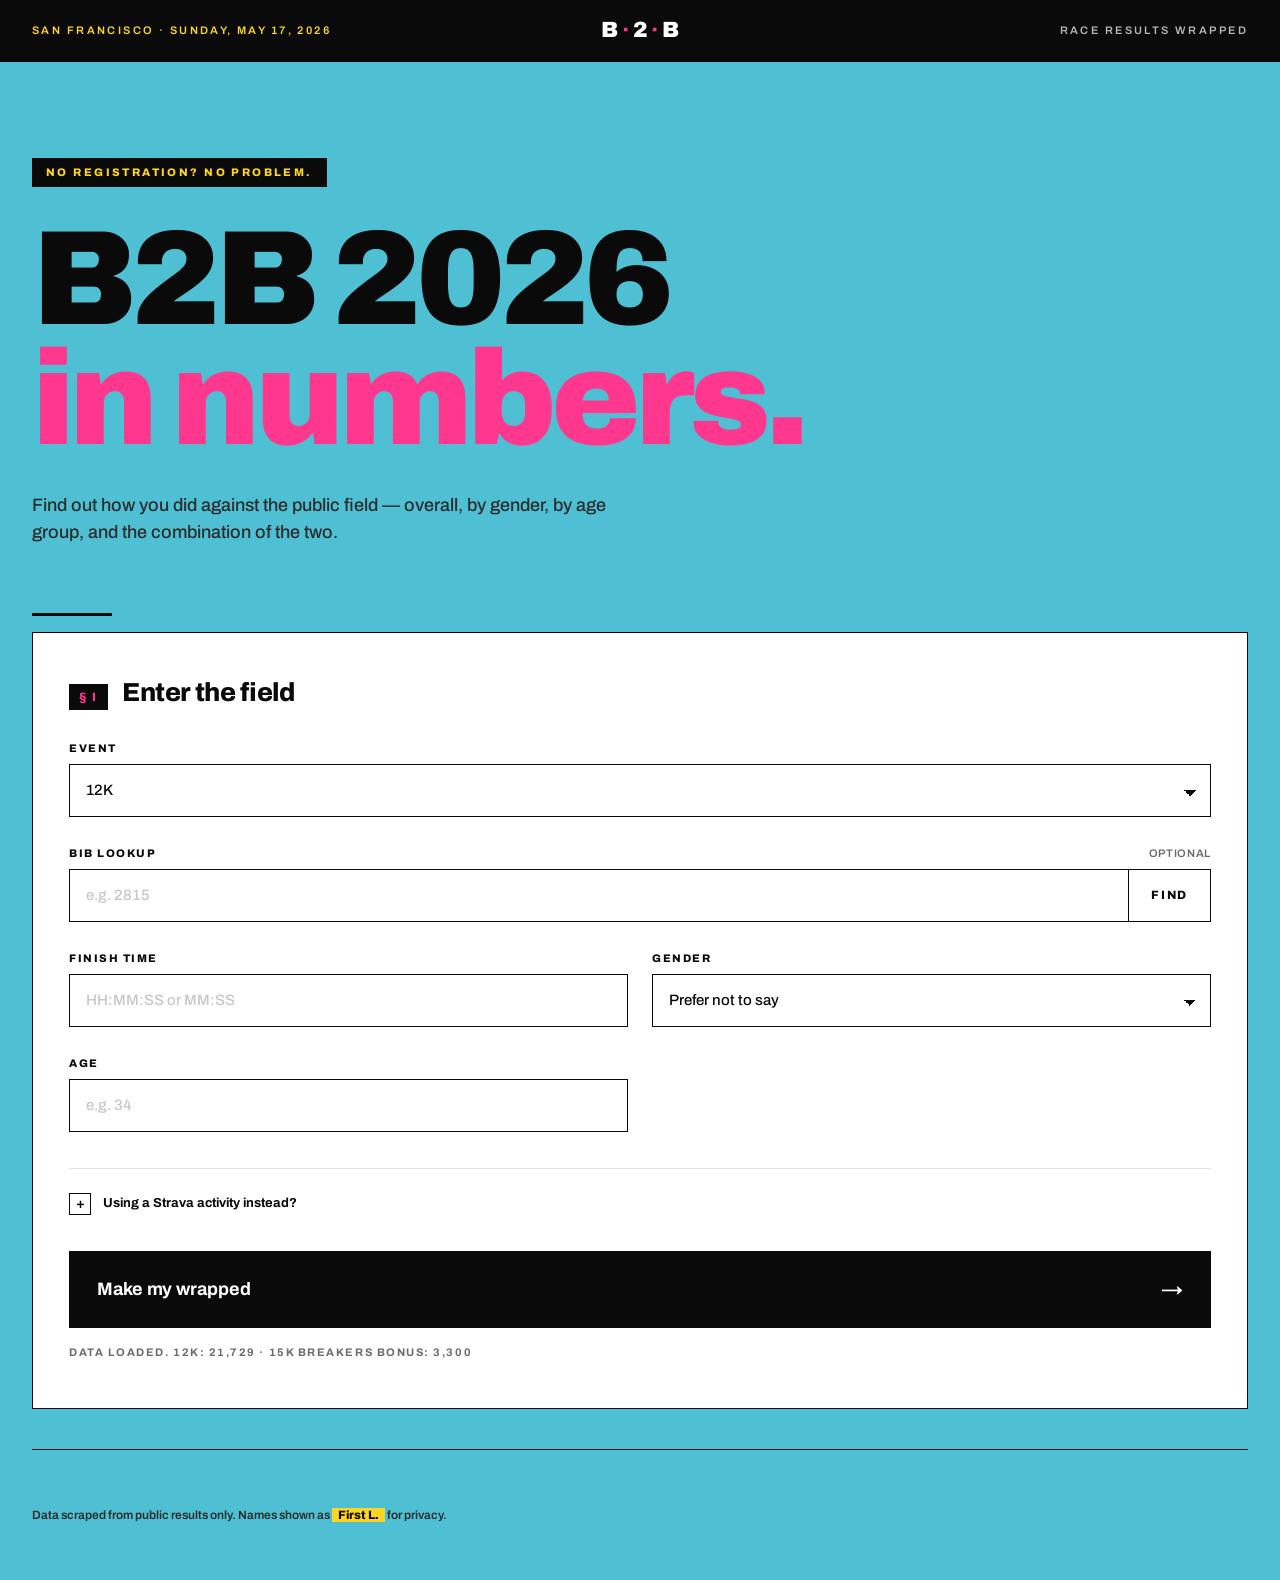
==== site/index.html @ 3145cb08 "Publish static site structure Co-authored-by: Cursor <cursoragent@cursor.com>" ====
<!doctype html>
<html lang="en">
<head>
  <meta charset="utf-8" />
  <meta name="viewport" content="width=device-width, initial-scale=1" />
  <title>Bay to Breakers 2026 Wrapped </title>
  <link rel="preconnect" href="https://fonts.googleapis.com" />
  <link rel="preconnect" href="https://fonts.gstatic.com" crossorigin />
  <link rel="stylesheet" href="https://fonts.googleapis.com/css2?family=Archivo:wght@400;500;600;700;800;900&display=swap" />
  <link rel="stylesheet" href="styles.css" />
</head>
<body>
  <div class="grain" aria-hidden="true"></div>

  <header class="masthead">
    <div class="masthead-inner">
      <p class="dateline">San Francisco · Sunday, May 17, 2026 </p>
      <p class="masthead-mark">B<span>·</span>2<span>·</span>B</p>
      <p class="dateline align-right">Race results wrapped</p>
    </div>
    <div class="lane-rule" aria-hidden="true"></div>
  </header>

  <main class="paper">

    <section class="hero">
      <p class="kicker">No registration? No problem.</p>
      <h1 class="display">
        B2B 2026<br/>
        <em>in numbers.</em>
      </h1>
      <p class="lede">
        Find out how you did against the public field — overall,
        by gender, by age group, and the combination of the two.
      </p>
    </section>

    <div class="lane-rule short" aria-hidden="true"></div>

    <section class="form-bay" aria-labelledby="form-heading">
      <h2 id="form-heading" class="section-heading">
        <span class="section-num">§ I</span>
        <span class="section-name">Enter the field</span>
      </h2>

      <div class="fields">

        <div class="field span-2">
          <label for="event">
            <span class="field-tag">Event</span>
            <select id="event">
              <option value="12K">12K</option>
              <option value="15K Breakers Bonus">15K Breakers Bonus</option>
            </select>
          </label>
        </div>

        <div class="field span-2">
          <label for="bib">
            <span class="field-tag">Bib lookup <em>optional</em></span>
            <div class="inline">
              <input id="bib" inputmode="numeric" placeholder="e.g. 2815" autocomplete="off" />
              <button id="lookup" type="button" class="ghost">Find</button>
            </div>
          </label>
        </div>

        <div class="field">
          <label for="time">
            <span class="field-tag">Finish time</span>
            <input id="time" placeholder="HH:MM:SS or MM:SS" autocomplete="off" />
          </label>
        </div>

        <div class="field">
          <label for="gender">
            <span class="field-tag">Gender</span>
            <select id="gender">
              <option value="">Prefer not to say</option>
              <option value="M">M</option>
              <option value="F">F</option>
              <option value="N">NB</option>
            </select>
          </label>
        </div>

        <div class="field">
          <label for="age">
            <span class="field-tag">Age</span>
            <input id="age" inputmode="numeric" placeholder="e.g. 34" autocomplete="off" />
          </label>
        </div>

        <details class="strava">
          <summary>
            <span class="summary-marker">+</span>
            Using a Strava activity instead?
          </summary>
          <div class="strava-grid">
            <div class="field">
              <label for="stravaTime">
                <span class="field-tag">Strava time</span>
                <input id="stravaTime" placeholder="HH:MM:SS or MM:SS" autocomplete="off" />
              </label>
            </div>
            <div class="field">
              <label for="stravaDistance">
                <span class="field-tag">Strava distance (mi)</span>
                <input id="stravaDistance" inputmode="decimal" placeholder="e.g. 7.52" autocomplete="off" />
              </label>
            </div>
          </div>
          <p class="micro">
            When Strava distance is filled in, your time is pace-normalized to the
            official event distance. Chip time is still the cleanest comparison.
          </p>
        </details>

      </div>

      <button id="compare" class="primary" type="button">
        <span class="primary-label">Make my wrapped</span>
        <span class="primary-arrow" aria-hidden="true">→</span>
      </button>

      <p id="dataStatus" class="status">Loading the public field…</p>
    </section>

    <section id="results" class="results" hidden>

      <div class="lane-rule" aria-hidden="true"></div>

      <header class="results-head">
        <p class="kicker">Wrapped scorecard</p>
        <h2 id="runnerTitle" class="display medium">Your Bay to Breakers story</h2>
        <p id="runnerSubtitle" class="lede small"></p>
      </header>

      <div id="cards" class="cards"></div>

      <section class="field-graphic-section" aria-labelledby="field-heading">
        <h3 id="field-heading" class="section-heading minor">
          <span class="section-num">§ II</span>
          <span class="section-name">You vs. the field</span>
        </h3>
        <div id="fieldGraphic" class="field-graphic"></div>
        <p id="fieldGraphicCaption" class="field-graphic-caption"></p>
      </section>

      <section class="nearest" aria-labelledby="nearest-heading">
        <h3 id="nearest-heading" class="section-heading minor">
          <span class="section-num">§ III</span>
          <span class="section-name">Finish-line neighbors</span>
        </h3>
        <div id="nearest"></div>
      </section>

    </section>

    <div class="lane-rule" aria-hidden="true"></div>

    <footer class="colophon">
      <p class="colophon-mark">— 30 —</p>
      <p class="micro">
        Data scraped from public results only. Names shown as <em>First L.</em> for privacy.
      </p>
    </footer>

  </main>

  <template id="cardTemplate">
    <article class="stat-card">
      <header class="stat-head">
        <p class="stat-kicker"></p>
      </header>
      <p class="stat-value"></p>
      <p class="stat-copy"></p>
    </article>
  </template>

  <script src="app.js?v=2"></script>
</body>
</html>
---- site/styles.css ----
/* =========================================================================
   Bay to Breakers 2026 — Wrapped
   Technicolor sport graphic. Teal ground, ink hairlines, sticker accents.
   ========================================================================= */

:root {
  --teal:       #4FC0D4;
  --teal-dark:  #2EA8BD;
  --paper:      #FFFFFF;
  --ink:        #0A0A0A;
  --ink-soft:   #2B2B2B;
  --gray-100:   #F2F2F2;
  --gray-300:   #C7C7C7;
  --gray-500:   #6B6B6B;

  --pink:       #FF388F;
  --pink-2:     #E61F73;
  --yellow:     #FFD61F;
  --orange:     #FF6A1A;
  --green:      #6BD473;

  --sans: "Archivo", -apple-system, BlinkMacSystemFont, "Helvetica Neue",
           Helvetica, Arial, sans-serif;

  --hair:      1.5px solid var(--ink);
  --hair-thin: 1px solid var(--ink);
  --hair-soft: 1px solid rgba(10, 10, 10, 0.12);
  --grid: 32px;
}

/* --- reset ------------------------------------------------------------- */

*, *::before, *::after { box-sizing: border-box; }
html { -webkit-text-size-adjust: 100%; background: var(--teal); }
body {
  margin: 0;
  background: var(--teal);
  color: var(--ink);
  font-family: var(--sans);
  font-size: 15px;
  line-height: 1.5;
  font-feature-settings: "kern", "liga";
  -webkit-font-smoothing: antialiased;
  text-rendering: optimizeLegibility;
}
button { background: none; border: 0; padding: 0; cursor: pointer; color: inherit; font: inherit; }
input, select { font: inherit; color: inherit; }
[hidden] { display: none !important; }

/* leftover decorative grain from old design — kill it on this palette */
.grain { display: none; }

/* tabular figures for numerics */
.display,
input,
.stat-value,
.nearest table,
.masthead {
  font-feature-settings: "tnum", "lnum", "kern";
  font-variant-numeric: tabular-nums lining-nums;
}

/* --- masthead (top black bar) ----------------------------------------- */

.masthead {
  background: var(--ink);
  color: var(--paper);
  border-bottom: var(--hair);
}
.masthead-inner {
  max-width: 1280px;
  margin: 0 auto;
  padding: 14px var(--grid);
  display: grid;
  grid-template-columns: 1fr auto 1fr;
  align-items: center;
  gap: 24px;
}
.dateline {
  margin: 0;
  font-size: 11px;
  letter-spacing: 0.22em;
  text-transform: uppercase;
  font-weight: 600;
  color: var(--yellow);
}
.dateline.align-right { text-align: right; color: rgba(255,255,255,0.7); }
.masthead-link {
  color: var(--yellow);
  text-decoration: none;
  border-bottom: 1px solid transparent;
  transition: border-color 120ms ease, color 120ms ease;
}
.masthead-link:hover { color: var(--pink); border-bottom-color: var(--pink); }
.masthead-mark {
  margin: 0;
  font-weight: 900;
  font-size: 22px;
  letter-spacing: 0;
  color: var(--paper);
}
.masthead-mark span {
  color: var(--pink);
  padding: 0 0.18em;
  font-weight: 800;
}
/* dashed sub-rule under masthead in old design — neutralize */
.masthead .lane-rule { display: none; }

/* --- main shell ------------------------------------------------------- */

.paper {
  position: relative;
  z-index: 2;
  max-width: 1280px;
  margin: 0 auto;
  padding: 0 var(--grid);
}

/* --- rules ------------------------------------------------------------ */

.lane-rule {
  height: 0;
  border-top: var(--hair);
  margin: 32px 0;
}
.lane-rule.short {
  width: 80px;
  margin: 4px 0 8px;
  border-top: 3px solid var(--ink);
}

/* --- hero ------------------------------------------------------------- */

.hero {
  padding: 96px 0 64px;
  max-width: 1100px;
  display: grid;
  gap: 32px;
}

.kicker {
  display: inline-flex;
  align-items: center;
  margin: 0;
  padding: 6px 14px;
  width: fit-content;
  background: var(--ink);
  color: var(--yellow);
  font-size: 11px;
  font-weight: 800;
  letter-spacing: 0.22em;
  text-transform: uppercase;
}

h1.display, .display {
  margin: 0;
  font-weight: 900;
  font-size: clamp(54px, 10.5vw, 156px);
  line-height: 0.9;
  letter-spacing: -0.045em;
  color: var(--ink);
  max-width: none;
}
.display em {
  font-style: normal;
  color: var(--pink);
}
.display.medium {
  font-size: clamp(26px, 4vw, 44px);
  font-weight: 800;
  letter-spacing: -0.025em;
  line-height: 1.02;
}

.lede {
  margin: 0;
  max-width: 36rem;
  font-size: 18px;
  line-height: 1.45;
  color: var(--ink-soft);
  font-weight: 500;
}
.lede.small {
  font-size: 13px;
  font-weight: 700;
  letter-spacing: 0.16em;
  text-transform: uppercase;
  color: var(--ink-soft);
}

/* --- section heading -------------------------------------------------- */

.section-heading {
  display: flex;
  align-items: baseline;
  gap: 14px;
  margin: 0 0 28px;
  padding: 0;
  font-size: 26px;
  font-weight: 800;
  letter-spacing: -0.015em;
  color: var(--ink);
  border: 0;
}
.section-heading.minor { font-size: 20px; margin-top: 16px; }
.section-num {
  display: inline-block;
  padding: 4px 10px;
  background: var(--ink);
  color: var(--pink);
  font-size: 12px;
  font-weight: 800;
  letter-spacing: 0.14em;
  font-family: var(--sans);
  flex-shrink: 0;
}
.section-name {
  font-style: normal;
  font-weight: 800;
}

/* --- form bay (white panel) ------------------------------------------ */

.form-bay {
  margin: 16px 0 40px;
  padding: 40px 36px 48px;
  background: var(--paper);
  border: var(--hair);
}

.fields {
  display: grid;
  grid-template-columns: repeat(2, minmax(0, 1fr));
  gap: 28px 24px;
}
.field { display: block; }
.field.span-2 { grid-column: span 2; }

.field label { display: grid; gap: 8px; cursor: pointer; }

.field-tag {
  display: flex;
  align-items: baseline;
  justify-content: space-between;
  font-size: 11px;
  font-weight: 800;
  letter-spacing: 0.14em;
  text-transform: uppercase;
  color: var(--ink);
}
.field-tag em {
  font-style: normal;
  font-weight: 600;
  letter-spacing: 0.06em;
  color: var(--gray-500);
  text-transform: uppercase;
}

input, select {
  width: 100%;
  background: var(--paper);
  border: var(--hair-thin);
  border-radius: 0;
  padding: 14px 16px;
  font-size: 15px;
  font-weight: 500;
  color: var(--ink);
  transition: border-color 120ms ease, background-color 120ms ease, box-shadow 120ms ease;
}
input::placeholder { color: var(--gray-300); }
input:hover, select:hover { background: var(--gray-100); }
input:focus, select:focus {
  outline: none;
  border-color: var(--ink);
  box-shadow: 0 0 0 2px var(--pink);
  background: var(--paper);
}

select {
  appearance: none;
  -webkit-appearance: none;
  padding-right: 40px;
  background-image:
    linear-gradient(45deg, transparent 50%, var(--ink) 50%),
    linear-gradient(135deg, var(--ink) 50%, transparent 50%);
  background-position: calc(100% - 20px) 55%, calc(100% - 14px) 55%;
  background-size: 6px 6px, 6px 6px;
  background-repeat: no-repeat;
}

.inline { display: flex; gap: 0; }
.inline input { flex: 1; min-width: 0; border-right: 0; }

.ghost {
  padding: 0 22px;
  font-size: 12px;
  font-weight: 800;
  letter-spacing: 0.14em;
  text-transform: uppercase;
  background: var(--paper);
  border: var(--hair-thin);
  color: var(--ink);
  transition: background 120ms ease, color 120ms ease, border-color 120ms ease;
  white-space: nowrap;
}
.ghost:hover { background: var(--pink); color: var(--paper); border-color: var(--pink); }

/* Strava foldout */
.strava {
  grid-column: 1 / -1;
  margin-top: 8px;
  padding-top: 24px;
  border-top: var(--hair-soft);
}
.strava summary {
  display: flex;
  align-items: center;
  gap: 12px;
  cursor: pointer;
  list-style: none;
  font-size: 13px;
  font-weight: 700;
  color: var(--ink);
}
.strava summary::-webkit-details-marker { display: none; }
.summary-marker {
  display: inline-flex;
  align-items: center;
  justify-content: center;
  width: 22px;
  height: 22px;
  border: var(--hair-thin);
  font-size: 14px;
  font-weight: 700;
  line-height: 1;
  transition: background 160ms ease, color 160ms ease, transform 200ms ease;
}
.strava[open] .summary-marker {
  background: var(--ink);
  color: var(--yellow);
  transform: rotate(45deg);
}
.strava-grid {
  margin-top: 20px;
  display: grid;
  grid-template-columns: repeat(2, minmax(0, 1fr));
  gap: 24px;
}
.micro {
  margin: 16px 0 0;
  font-size: 12px;
  color: var(--gray-500);
  font-weight: 500;
}
.details-grid { margin-top: 14px; }

/* --- primary CTA ----------------------------------------------------- */

.primary {
  width: 100%;
  margin-top: 36px;
  padding: 22px 28px;
  background: var(--ink);
  color: var(--paper);
  display: flex;
  align-items: center;
  justify-content: space-between;
  gap: 24px;
  font-size: 18px;
  font-weight: 700;
  letter-spacing: -0.005em;
  border: 0;
  border-radius: 0;
  transition: background 140ms ease;
}
.primary-label { font-weight: 700; }
.primary:hover { background: var(--pink); }
.primary:hover .primary-arrow { transform: translateX(8px); }
.primary:focus-visible {
  outline: 2px solid var(--pink);
  outline-offset: 3px;
}
.primary-arrow { font-size: 22px; font-weight: 500; transition: transform 200ms ease; }

.status {
  margin: 16px 0 0;
  font-size: 11px;
  font-weight: 700;
  letter-spacing: 0.14em;
  text-transform: uppercase;
  color: var(--gray-500);
}

/* --- results --------------------------------------------------------- */

.results { display: grid; gap: 0; }
.results > .lane-rule { margin: 8px 0 24px; }

.results-head {
  display: grid;
  gap: 12px;
  max-width: 60rem;
  padding-bottom: 28px;
  background: transparent;
  border: 0;
  padding-top: 0;
}
.results-head .kicker { margin-bottom: 4px; }

/* --- stat cards ------------------------------------------------------ */

.cards {
  display: grid;
  grid-template-columns: repeat(3, minmax(0, 1fr));
  gap: 16px;
  margin-bottom: 32px;
}

.stat-card {
  padding: 28px 24px 32px;
  background: var(--paper);
  border: var(--hair);
  display: grid;
  grid-template-rows: auto 1fr auto;
  min-height: 220px;
  position: relative;
  transition: transform 160ms ease, box-shadow 160ms ease;
}
.stat-card:hover {
  transform: translate(-2px, -2px);
  box-shadow: 4px 4px 0 var(--ink);
}

.stat-head { margin: 0; padding: 0; border: 0; background: transparent; }

.stat-kicker {
  margin: 0 0 24px;
  font-size: 11px;
  font-weight: 800;
  letter-spacing: 0.16em;
  text-transform: uppercase;
  color: var(--ink);
}

.stat-value {
  margin: 0;
  font-size: clamp(40px, 6.5vw, 76px);
  font-weight: 900;
  line-height: 0.94;
  letter-spacing: -0.04em;
  color: var(--ink);
  word-break: break-word;
}

.stat-copy {
  margin: 24px 0 0;
  font-size: 13px;
  font-weight: 500;
  line-height: 1.45;
  color: var(--ink-soft);
  max-width: 24em;
}

/* rotating accents across the card grid */
.cards .stat-card:nth-child(1) .stat-value { color: var(--pink); }
.cards .stat-card:nth-child(2) .stat-value { color: var(--orange); }
.cards .stat-card:nth-child(3) .stat-value { color: var(--teal-dark); }
.cards .stat-card:nth-child(4) .stat-value { color: var(--ink); }
.cards .stat-card:nth-child(5) .stat-value { color: var(--pink); }
.cards .stat-card:nth-child(6) .stat-value { color: var(--orange); }

/* --- field graphic --------------------------------------------------- */

.field-graphic-section {
  margin: 8px 0 32px;
  display: grid;
  gap: 0;
}
.field-graphic-section .section-heading {
  margin: 0 0 16px;
}

.field-graphic {
  position: relative;
  background: var(--paper);
  border: var(--hair);
  padding: 20px 24px 16px;
  overflow: hidden;
}

/* tiny sticker decorations in the corners */
.field-graphic::before,
.field-graphic::after {
  content: "";
  position: absolute;
  pointer-events: none;
  z-index: 0;
}
.field-graphic::before {
  top: 16px;
  left: 20px;
  width: 10px;
  height: 10px;
  background: var(--yellow);
  border: 1.4px solid var(--ink);
  transform: rotate(20deg);
}
.field-graphic::after {
  top: 24px;
  right: 28px;
  width: 0;
  height: 0;
  border-left: 7px solid transparent;
  border-right: 7px solid transparent;
  border-bottom: 12px solid var(--green);
  filter: drop-shadow(0.6px 0 0 var(--ink)) drop-shadow(-0.6px 0 0 var(--ink)) drop-shadow(0 0.6px 0 var(--ink)) drop-shadow(0 -0.6px 0 var(--ink));
  transform: rotate(-10deg);
}

.field-graphic-svg {
  display: block;
  width: 100%;
  height: auto;
  position: relative;
  z-index: 1;
}
.field-graphic-svg text { font-family: var(--sans); }
.field-graphic-svg .bar { transition: opacity 140ms ease; }

.field-graphic-caption {
  margin: 14px 0 0;
  display: flex;
  flex-wrap: wrap;
  gap: 8px 18px;
  font-size: 13px;
  font-weight: 500;
  color: var(--ink-soft);
  line-height: 1.45;
}
.field-graphic-caption strong {
  font-weight: 800;
  color: var(--ink);
  font-variant-numeric: tabular-nums lining-nums;
}
.field-graphic-caption .pct {
  display: inline-flex;
  align-items: center;
  background: var(--pink);
  color: var(--paper);
  padding: 2px 10px;
  font-weight: 800;
  letter-spacing: 0.06em;
  font-variant-numeric: tabular-nums lining-nums;
}

@media (max-width: 640px) {
  .field-graphic { padding: 16px 12px 12px; }
  .field-graphic::before { top: 12px; left: 14px; }
  .field-graphic::after { top: 18px; right: 18px; }
  .field-graphic-caption { font-size: 12px; gap: 6px 14px; }
}

/* --- nearest --------------------------------------------------------- */

.nearest {
  background: var(--paper);
  border: var(--hair);
  padding: 4px;
  margin-top: 16px;
}
.nearest .section-heading {
  margin: 12px 16px 0;
  padding: 0;
  border: 0;
}
.nearest table {
  width: 100%;
  border-collapse: collapse;
  margin: 16px 0 0;
}
.nearest thead th {
  text-align: left;
  padding: 16px 18px;
  background: var(--ink);
  color: var(--yellow);
  font-size: 10px;
  font-weight: 800;
  letter-spacing: 0.18em;
  text-transform: uppercase;
}
.nearest tbody td {
  padding: 14px 18px;
  border-bottom: var(--hair-soft);
  font-size: 14px;
  font-weight: 500;
  color: var(--ink);
}
.nearest tbody tr:last-child td { border-bottom: 0; }
.nearest tbody td:first-child { font-weight: 700; }
.nearest tbody td:nth-child(2),
.nearest tbody td:nth-child(3),
.nearest tbody td:nth-child(4) {
  color: var(--gray-500);
  font-variant-numeric: tabular-nums;
  font-weight: 600;
}
.nearest tbody tr:hover td { background: var(--gray-100); }

/* --- colophon -------------------------------------------------------- */

.colophon {
  padding: 24px 0 56px;
  text-align: left;
}
.colophon-mark {
  display: none; /* newspaper sign-off doesn't fit the technicolor look */
}
.colophon .micro {
  margin: 0;
  font-size: 12px;
  font-weight: 600;
  color: var(--ink-soft);
}
.colophon em {
  font-style: normal;
  font-weight: 800;
  color: var(--ink);
  background: var(--yellow);
  padding: 0 6px;
}

/* --- responsive ------------------------------------------------------ */

@media (max-width: 960px) {
  :root { --grid: 24px; }
  .hero { padding: 64px 0 48px; gap: 24px; }
  .form-bay { padding: 32px 24px 36px; }
  .cards { grid-template-columns: repeat(2, minmax(0, 1fr)); }
  .strava-grid { grid-template-columns: repeat(2, minmax(0, 1fr)); }
}

@media (max-width: 640px) {
  :root { --grid: 18px; }
  body { font-size: 14px; }
  .masthead-inner {
    grid-template-columns: 1fr;
    gap: 8px;
    text-align: center;
    padding: 12px 18px;
  }
  .dateline.align-right { text-align: center; }
  .masthead-mark { font-size: 20px; }
  .hero { padding: 48px 0 36px; }
  .form-bay { padding: 24px 18px 28px; }
  .fields { grid-template-columns: 1fr; gap: 20px; }
  .field.span-2 { grid-column: span 1; }
  .strava-grid { grid-template-columns: 1fr; }
  .cards { grid-template-columns: 1fr; gap: 12px; }
  .stat-card { min-height: 0; padding: 24px 20px 28px; }
  .stat-kicker { margin-bottom: 16px; }
  .stat-value { font-size: 56px; }
  .stat-copy { margin-top: 16px; }
  .stat-card:hover { transform: none; box-shadow: none; }
  .section-heading { font-size: 22px; }
  .primary { padding: 18px 22px; font-size: 16px; }
  .nearest thead th, .nearest tbody td { padding: 12px 14px; }
  .nearest table { font-size: 13px; }
  .inline { flex-direction: column; }
  .inline input { border-right: var(--hair-thin); }
  .ghost { padding: 12px 22px; }
}
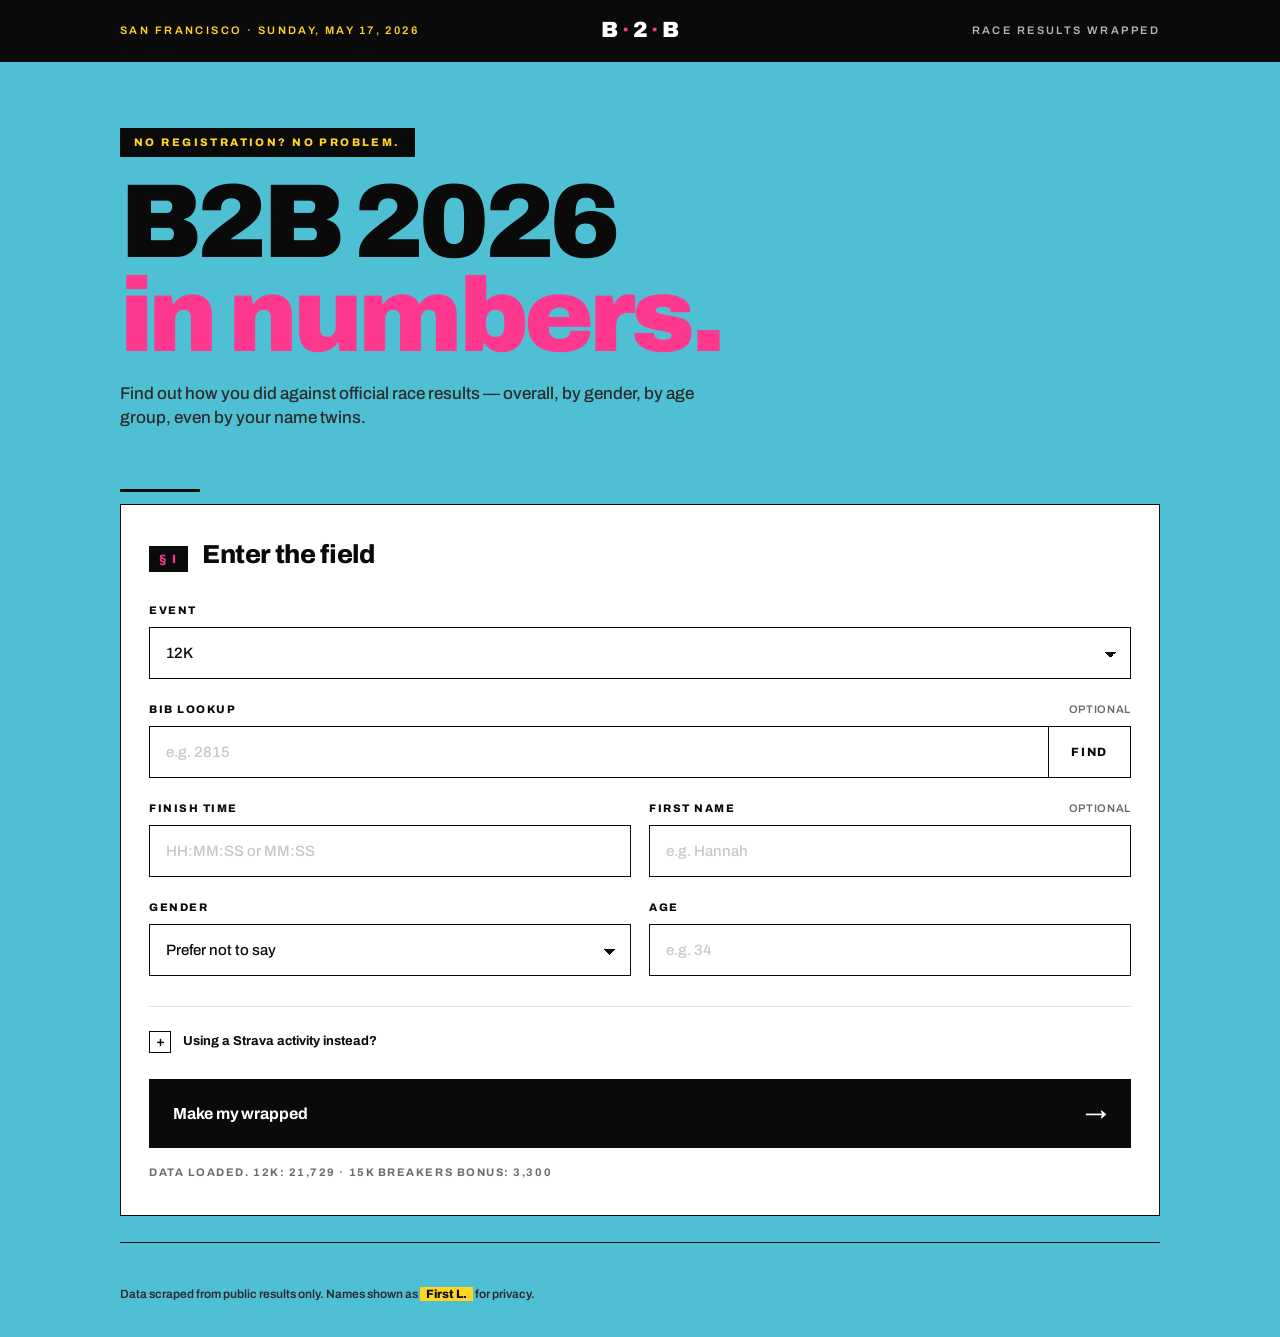
==== commit e91ff52f: "Enhance styling and structure for hero and results sections - Updated styles for the hero section, i" ====
--- a/site/index.html
+++ b/site/index.html
@@ -7,7 +7,7 @@
   <link rel="preconnect" href="https://fonts.googleapis.com" />
   <link rel="preconnect" href="https://fonts.gstatic.com" crossorigin />
   <link rel="stylesheet" href="https://fonts.googleapis.com/css2?family=Archivo:wght@400;500;600;700;800;900&display=swap" />
-  <link rel="stylesheet" href="styles.css" />
+  <link rel="stylesheet" href="styles.css?v=14" />
 </head>
 <body>
   <div class="grain" aria-hidden="true"></div>
@@ -24,15 +24,20 @@
   <main class="paper">
 
     <section class="hero">
-      <p class="kicker">No registration? No problem.</p>
-      <h1 class="display">
-        B2B 2026<br/>
-        <em>in numbers.</em>
-      </h1>
-      <p class="lede">
-        Find out how you did against the public field — overall,
-        by gender, by age group, and the combination of the two.
-      </p>
+      <div class="hero-text">
+        <p class="kicker">No registration? No problem.</p>
+        <h1 class="display">
+          B2B 2026<br/>
+          <em>in numbers.</em>
+        </h1>
+        <p class="lede">
+          Find out how you did against official race results — overall,
+          by gender, by age group, even by your name twins. 
+        </p>
+      </div>
+      <div class="hero-medal" aria-hidden="true">
+        <img src="wrapped/b2bmedal.png" alt="" width="544" height="1252" />
+      </div>
     </section>
 
     <div class="lane-rule short" aria-hidden="true"></div>
@@ -69,6 +74,13 @@
           <label for="time">
             <span class="field-tag">Finish time</span>
             <input id="time" placeholder="HH:MM:SS or MM:SS" autocomplete="off" />
+          </label>
+        </div>
+
+        <div class="field">
+          <label for="firstName">
+            <span class="field-tag">First name <em>optional</em></span>
+            <input id="firstName" autocomplete="given-name" placeholder="e.g. Hannah" />
           </label>
         </div>
 
@@ -131,9 +143,18 @@
       <div class="lane-rule" aria-hidden="true"></div>
 
       <header class="results-head">
-        <p class="kicker">Wrapped scorecard</p>
-        <h2 id="runnerTitle" class="display medium">Your Bay to Breakers story</h2>
-        <p id="runnerSubtitle" class="lede small"></p>
+        <div class="results-head-text">
+          <p class="kicker">Wrapped scorecard</p>
+          <h2 id="runnerTitle" class="display medium">Your Bay to Breakers story</h2>
+          <p id="runnerSubtitle" class="lede small"></p>
+        </div>
+        <div id="scorecardMedal" class="scorecard-medal" aria-hidden="true">
+          <span class="medal-halo" aria-hidden="true"></span>
+          <span class="medal-confetti" aria-hidden="true">
+            <i></i><i></i><i></i><i></i><i></i><i></i><i></i><i></i><i></i><i></i>
+          </span>
+          <img src="wrapped/b2bmedal.png" alt="" width="544" height="1252" />
+        </div>
       </header>
 
       <div id="cards" class="cards"></div>
@@ -178,6 +199,6 @@
     </article>
   </template>
 
-  <script src="app.js?v=2"></script>
+  <script src="app.js?v=3"></script>
 </body>
 </html>
--- a/site/styles.css
+++ b/site/styles.css
@@ -42,6 +42,7 @@
   font-feature-settings: "kern", "liga";
   -webkit-font-smoothing: antialiased;
   text-rendering: optimizeLegibility;
+  overflow-x: hidden;
 }
 button { background: none; border: 0; padding: 0; cursor: pointer; color: inherit; font: inherit; }
 input, select { font: inherit; color: inherit; }
@@ -66,6 +67,8 @@
   background: var(--ink);
   color: var(--paper);
   border-bottom: var(--hair);
+  position: relative;
+  z-index: 10;
 }
 .masthead-inner {
   max-width: 1280px;
@@ -133,10 +136,63 @@
 /* --- hero ------------------------------------------------------------- */
 
 .hero {
-  padding: 96px 0 64px;
-  max-width: 1100px;
+  padding: 56px 0 48px;
+  max-width: 1180px;
   display: grid;
-  gap: 32px;
+  grid-template-columns: minmax(0, 1fr) auto;
+  align-items: center;
+  gap: 40px 56px;
+}
+.hero-text {
+  display: grid;
+  gap: 28px;
+  min-width: 0;
+}
+
+.hero-medal {
+  position: relative;
+  z-index: 1; /* below .masthead (z:10) so the ribbon tucks behind it */
+  width: clamp(204px, 27vw, 344px);
+  justify-self: end;
+  /* Pull the medal up so its ribbon disappears into the masthead. */
+  margin-top: clamp(-172px, -12.5vw, -95px);
+  margin-bottom: clamp(-120px, -8vw, -60px);
+}
+.hero-medal img {
+  display: block;
+  width: 100%;
+  height: auto;
+  transform-origin: 50% 0%; /* swings from the hidden pin inside the masthead */
+  animation: medal-sway 5.4s ease-in-out infinite;
+  filter: drop-shadow(8px 12px 0 rgba(10, 10, 10, 0.18))
+          drop-shadow(0 0 22px rgba(255, 214, 31, 0.25));
+  will-change: transform;
+}
+@keyframes medal-sway {
+  0%, 100% { transform: rotate(-3.2deg); }
+  50%      { transform: rotate(3.2deg); }
+}
+@media (prefers-reduced-motion: reduce) {
+  .hero-medal img { animation: none; transform: rotate(0); }
+}
+
+@media (max-width: 780px) {
+  .hero {
+    grid-template-columns: 1fr;
+    gap: 24px;
+    padding: 32px 0 40px;
+  }
+  .hero-medal {
+    width: clamp(180px, 56vw, 280px);
+    justify-self: center;
+    order: -1;
+    /* On mobile the medal sits above the text, hanging from the masthead */
+    margin-top: clamp(-236px, -39vw, -162px);
+    margin-bottom: -12px;
+  }
+  .hero-medal img {
+    filter: drop-shadow(5px 7px 0 rgba(10, 10, 10, 0.18));
+  }
 }
 
 .kicker {
@@ -399,14 +455,137 @@
 
 .results-head {
   display: grid;
-  gap: 12px;
-  max-width: 60rem;
+  grid-template-columns: minmax(0, 1fr) auto;
+  align-items: center;
+  gap: 24px 40px;
+  max-width: 64rem;
   padding-bottom: 28px;
   background: transparent;
   border: 0;
   padding-top: 0;
 }
+.results-head-text {
+  display: grid;
+  gap: 12px;
+  min-width: 0;
+}
 .results-head .kicker { margin-bottom: 4px; }
+
+/* --- scorecard medal (animates on results reveal) -------------------- */
+
+.scorecard-medal {
+  position: relative;
+  width: clamp(108px, 13vw, 148px);
+  justify-self: end;
+  flex-shrink: 0;
+  isolation: isolate;
+}
+.scorecard-medal img {
+  display: block;
+  width: 100%;
+  height: auto;
+  transform-origin: 50% 4%;
+  filter: drop-shadow(5px 7px 0 rgba(10, 10, 10, 0.22));
+  position: relative;
+  z-index: 1;
+  opacity: 0; /* hidden until the .animate class fires the entrance */
+  will-change: transform, opacity;
+}
+
+/* yellow halo that flares behind the medal on reveal */
+.scorecard-medal .medal-halo {
+  position: absolute;
+  inset: -28%;
+  border-radius: 50%;
+  background: radial-gradient(circle,
+              rgba(255, 214, 31, 0.85) 0%,
+              rgba(255, 214, 31, 0.35) 38%,
+              rgba(255, 214, 31, 0) 70%);
+  opacity: 0;
+  transform: scale(0.55);
+  z-index: 0;
+  pointer-events: none;
+}
+
+/* confetti pieces — colors and trajectories assigned per-piece */
+.scorecard-medal .medal-confetti {
+  position: absolute;
+  inset: 0;
+  z-index: 2;
+  pointer-events: none;
+}
+.scorecard-medal .medal-confetti i {
+  position: absolute;
+  left: 50%;
+  top: 50%;
+  width: 9px;
+  height: 13px;
+  margin: -7px 0 0 -5px;
+  opacity: 0;
+  border-radius: 1.5px;
+  box-shadow: 1px 1px 0 rgba(10, 10, 10, 0.45);
+}
+.scorecard-medal .medal-confetti i:nth-child(1)  { background: var(--pink);      --tx:  120px; --ty: -110px; --rot:  280deg; --delay: 60ms;  }
+.scorecard-medal .medal-confetti i:nth-child(2)  { background: var(--yellow);    --tx: -130px; --ty:  -90px; --rot: -240deg; --delay: 0ms;   }
+.scorecard-medal .medal-confetti i:nth-child(3)  { background: var(--teal-dark); --tx:  140px; --ty:   80px; --rot:  340deg; --delay: 90ms;  }
+.scorecard-medal .medal-confetti i:nth-child(4)  { background: var(--orange);    --tx: -140px; --ty:  100px; --rot: -300deg; --delay: 40ms;  }
+.scorecard-medal .medal-confetti i:nth-child(5)  { background: var(--green);     --tx:   30px; --ty: -150px; --rot:  200deg; --delay: 110ms; }
+.scorecard-medal .medal-confetti i:nth-child(6)  { background: var(--pink);      --tx:  -50px; --ty: -140px; --rot: -180deg; --delay: 130ms; }
+.scorecard-medal .medal-confetti i:nth-child(7)  { background: var(--yellow);    --tx:  160px; --ty:   -10px;--rot:  320deg; --delay: 20ms;  }
+.scorecard-medal .medal-confetti i:nth-child(8)  { background: var(--orange);    --tx: -160px; --ty:   20px; --rot: -320deg; --delay: 70ms;  }
+.scorecard-medal .medal-confetti i:nth-child(9)  { background: var(--teal-dark); --tx:   75px; --ty:  130px; --rot:  240deg; --delay: 150ms; }
+.scorecard-medal .medal-confetti i:nth-child(10) { background: var(--green);     --tx:  -80px; --ty:  140px; --rot: -260deg; --delay: 170ms; }
+
+/* fire the celebration when .animate is on the container */
+.scorecard-medal.animate img {
+  animation:
+    medal-drop 950ms cubic-bezier(0.34, 1.56, 0.64, 1) both,
+    medal-sway 5.4s ease-in-out 1100ms infinite;
+}
+.scorecard-medal.animate .medal-halo {
+  animation: medal-halo 1100ms ease-out both;
+}
+.scorecard-medal.animate .medal-confetti i {
+  animation: confetti-fly 1100ms cubic-bezier(0.22, 1, 0.36, 1) var(--delay, 0ms) both;
+}
+
+@keyframes medal-drop {
+  0%   { opacity: 0; transform: translateY(-220px) rotate(-90deg) scale(0.3); }
+  55%  { opacity: 1; transform: translateY(8px) rotate(12deg) scale(1.08); }
+  72%  {             transform: translateY(0)   rotate(-5deg) scale(0.99); }
+  86%  {             transform: translateY(0)   rotate(2deg)  scale(1.01); }
+  100% { opacity: 1; transform: translateY(0)   rotate(0)     scale(1);    }
+}
+@keyframes medal-halo {
+  0%   { opacity: 0;   transform: scale(0.55); }
+  35%  { opacity: 0.95;transform: scale(1.45); }
+  100% { opacity: 0;   transform: scale(2.1);  }
+}
+@keyframes confetti-fly {
+  0%   { opacity: 0; transform: translate(0,0) rotate(0); }
+  18%  { opacity: 1; }
+  100% { opacity: 0; transform: translate(var(--tx), var(--ty)) rotate(var(--rot)); }
+}
+
+@media (prefers-reduced-motion: reduce) {
+  .scorecard-medal.animate img {
+    animation: none;
+    opacity: 1;
+    transform: none;
+  }
+  .scorecard-medal.animate .medal-halo,
+  .scorecard-medal.animate .medal-confetti i { animation: none; opacity: 0; }
+}
+
+@media (max-width: 780px) {
+  .results-head {
+    grid-template-columns: minmax(0, 1fr) auto;
+    gap: 16px 18px;
+  }
+  .scorecard-medal {
+    width: clamp(82px, 22vw, 110px);
+  }
+}
 
 /* --- stat cards ------------------------------------------------------ */
 
@@ -632,6 +811,74 @@
 
 /* --- responsive ------------------------------------------------------ */
 
+@media (min-width: 1100px) and (max-height: 980px) {
+  :root { --grid: 20px; }
+
+  .masthead-inner,
+  .paper {
+    max-width: 1080px;
+  }
+
+  .hero {
+    padding: 40px 0 32px;
+    gap: 24px 36px;
+  }
+  .hero-text { gap: 18px; }
+  h1.display, .display { font-size: clamp(46px, 8.2vw, 114px); }
+  .hero-medal {
+    width: clamp(176px, 22vw, 260px);
+    margin-top: clamp(-176px, -13vw, -104px);
+    margin-bottom: clamp(-92px, -6vw, -40px);
+  }
+  .lede { font-size: 17px; }
+
+  .lane-rule { margin: 24px 0; }
+  .lane-rule.short { margin: 0 0 8px; }
+
+  .form-bay {
+    margin: 12px 0 26px;
+    padding: 30px 28px 34px;
+  }
+  .fields { gap: 22px 18px; }
+  .primary {
+    margin-top: 26px;
+    padding: 18px 24px;
+    font-size: 16px;
+  }
+
+  .results > .lane-rule { margin: 0 0 18px; }
+  .results-head {
+    gap: 16px 28px;
+    padding-bottom: 18px;
+  }
+  .display.medium { font-size: clamp(24px, 3.1vw, 36px); }
+
+  .cards {
+    gap: 12px;
+    margin-bottom: 22px;
+  }
+  .stat-card {
+    min-height: 182px;
+    padding: 22px 20px 24px;
+  }
+  .stat-kicker { margin-bottom: 16px; }
+  .stat-value { font-size: clamp(36px, 5.1vw, 60px); }
+  .stat-copy {
+    margin-top: 14px;
+    font-size: 12px;
+  }
+
+  .field-graphic-section { margin: 0 0 20px; }
+  .field-graphic { padding: 16px 20px 12px; }
+  .field-graphic-caption { margin-top: 10px; }
+
+  .nearest { margin-top: 10px; }
+  .nearest thead th { padding: 12px 14px; }
+  .nearest tbody td { padding: 12px 14px; }
+
+  .colophon { padding: 18px 0 34px; }
+}
+
 @media (max-width: 960px) {
   :root { --grid: 24px; }
   .hero { padding: 64px 0 48px; gap: 24px; }
@@ -641,8 +888,19 @@
 }
 
 @media (max-width: 640px) {
-  :root { --grid: 18px; }
-  body { font-size: 14px; }
+  :root { --grid: 14px; }
+  body { font-size: 13px; }
+  .lede {
+    font-size: 14px;
+    line-height: 1.32;
+  }
+  .hero .lede {
+    margin-top: -6px;
+  }
+  .paper {
+    padding-left: calc(var(--grid) + env(safe-area-inset-left));
+    padding-right: calc(var(--grid) + env(safe-area-inset-right));
+  }
   .masthead-inner {
     grid-template-columns: 1fr;
     gap: 8px;
@@ -651,11 +909,21 @@
   }
   .dateline.align-right { text-align: center; }
   .masthead-mark { font-size: 20px; }
-  .hero { padding: 48px 0 36px; }
+  .hero { padding: 48px 0 22px; }
   .form-bay { padding: 24px 18px 28px; }
   .fields { grid-template-columns: 1fr; gap: 20px; }
   .field.span-2 { grid-column: span 1; }
   .strava-grid { grid-template-columns: 1fr; }
+  .results-head {
+    grid-template-columns: 1fr;
+    gap: 14px;
+  }
+  .scorecard-medal {
+    width: clamp(88px, 30vw, 120px);
+    justify-self: center;
+    order: -1;
+  }
+  .display.medium { font-size: clamp(24px, 8vw, 32px); }
   .cards { grid-template-columns: 1fr; gap: 12px; }
   .stat-card { min-height: 0; padding: 24px 20px 28px; }
   .stat-kicker { margin-bottom: 16px; }
@@ -664,6 +932,11 @@
   .stat-card:hover { transform: none; box-shadow: none; }
   .section-heading { font-size: 22px; }
   .primary { padding: 18px 22px; font-size: 16px; }
+  .nearest {
+    overflow-x: auto;
+    -webkit-overflow-scrolling: touch;
+  }
+  .nearest table { min-width: 520px; }
   .nearest thead th, .nearest tbody td { padding: 12px 14px; }
   .nearest table { font-size: 13px; }
   .inline { flex-direction: column; }
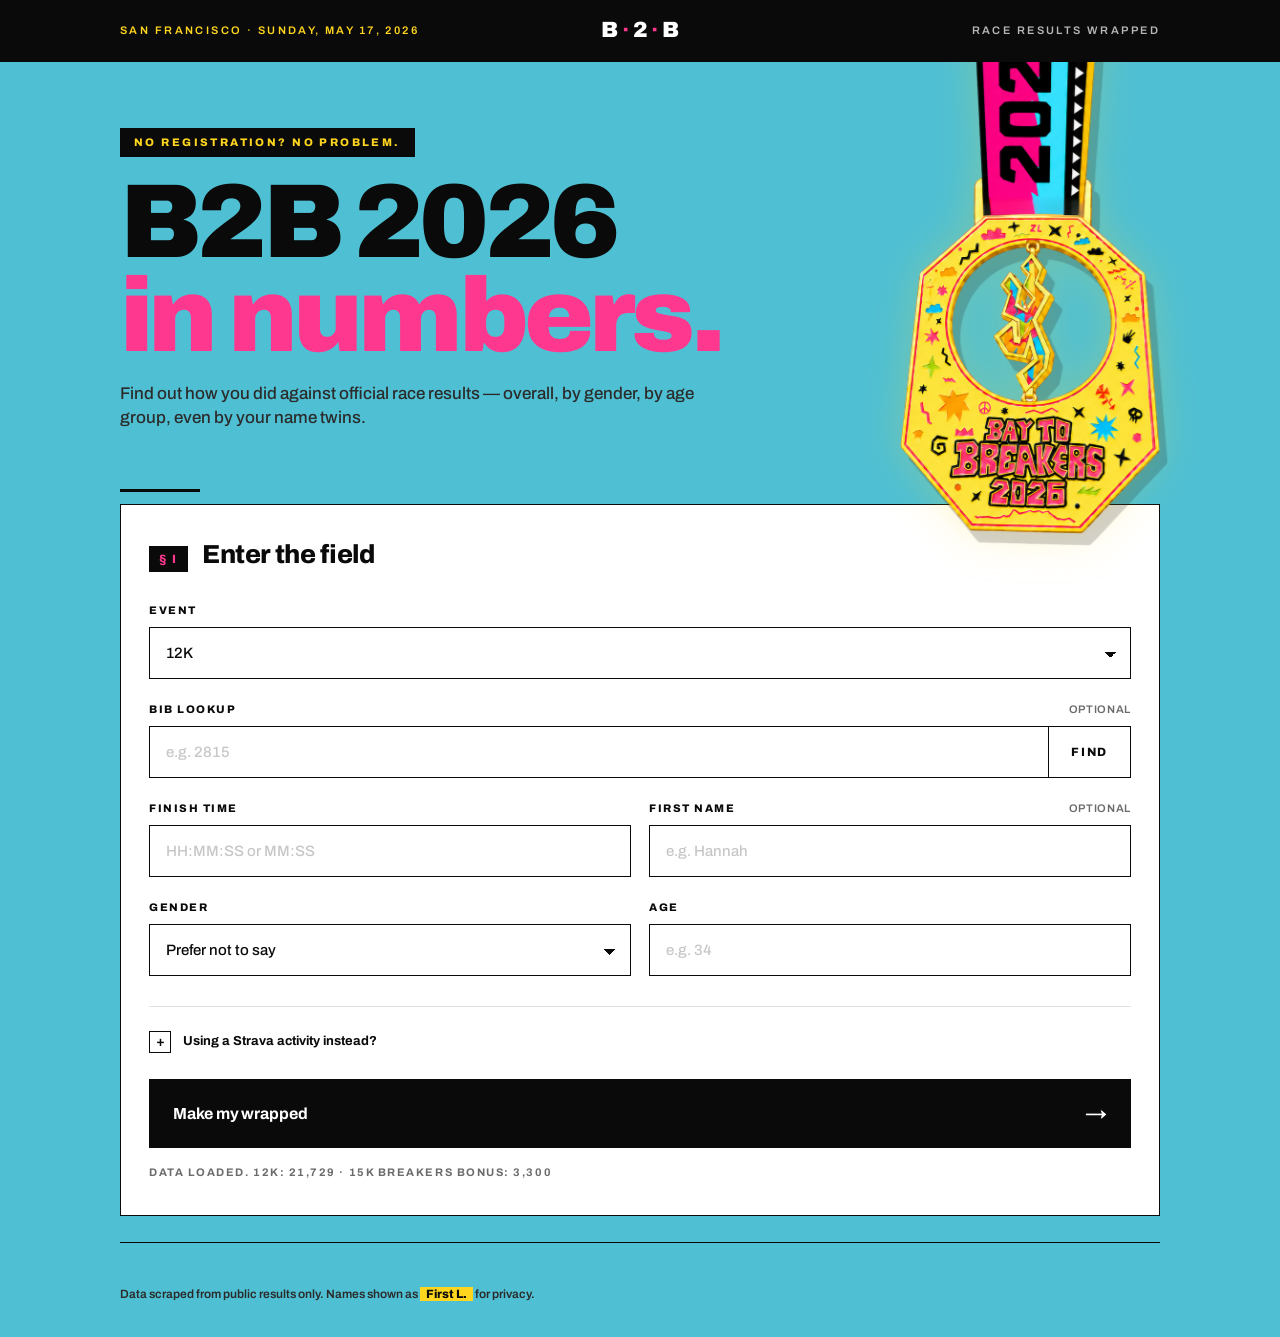
==== commit ff2977df: "Polish wrapped UI medal behavior and tighten mobile hero spacing. This also lands related leaderboar" ====
--- a/site/index.html
+++ b/site/index.html
@@ -7,7 +7,7 @@
   <link rel="preconnect" href="https://fonts.googleapis.com" />
   <link rel="preconnect" href="https://fonts.gstatic.com" crossorigin />
   <link rel="stylesheet" href="https://fonts.googleapis.com/css2?family=Archivo:wght@400;500;600;700;800;900&display=swap" />
-  <link rel="stylesheet" href="styles.css?v=14" />
+  <link rel="stylesheet" href="styles.css?v=16" />
 </head>
 <body>
   <div class="grain" aria-hidden="true"></div>
--- a/site/styles.css
+++ b/site/styles.css
@@ -903,13 +903,14 @@
   }
   .masthead-inner {
     grid-template-columns: 1fr;
-    gap: 8px;
+    gap: 6px;
     text-align: center;
-    padding: 12px 18px;
+    padding: 9px 18px;
   }
   .dateline.align-right { text-align: center; }
   .masthead-mark { font-size: 20px; }
   .hero { padding: 48px 0 22px; }
+  .hero-text { gap: 14px; }
   .form-bay { padding: 24px 18px 28px; }
   .fields { grid-template-columns: 1fr; gap: 20px; }
   .field.span-2 { grid-column: span 1; }
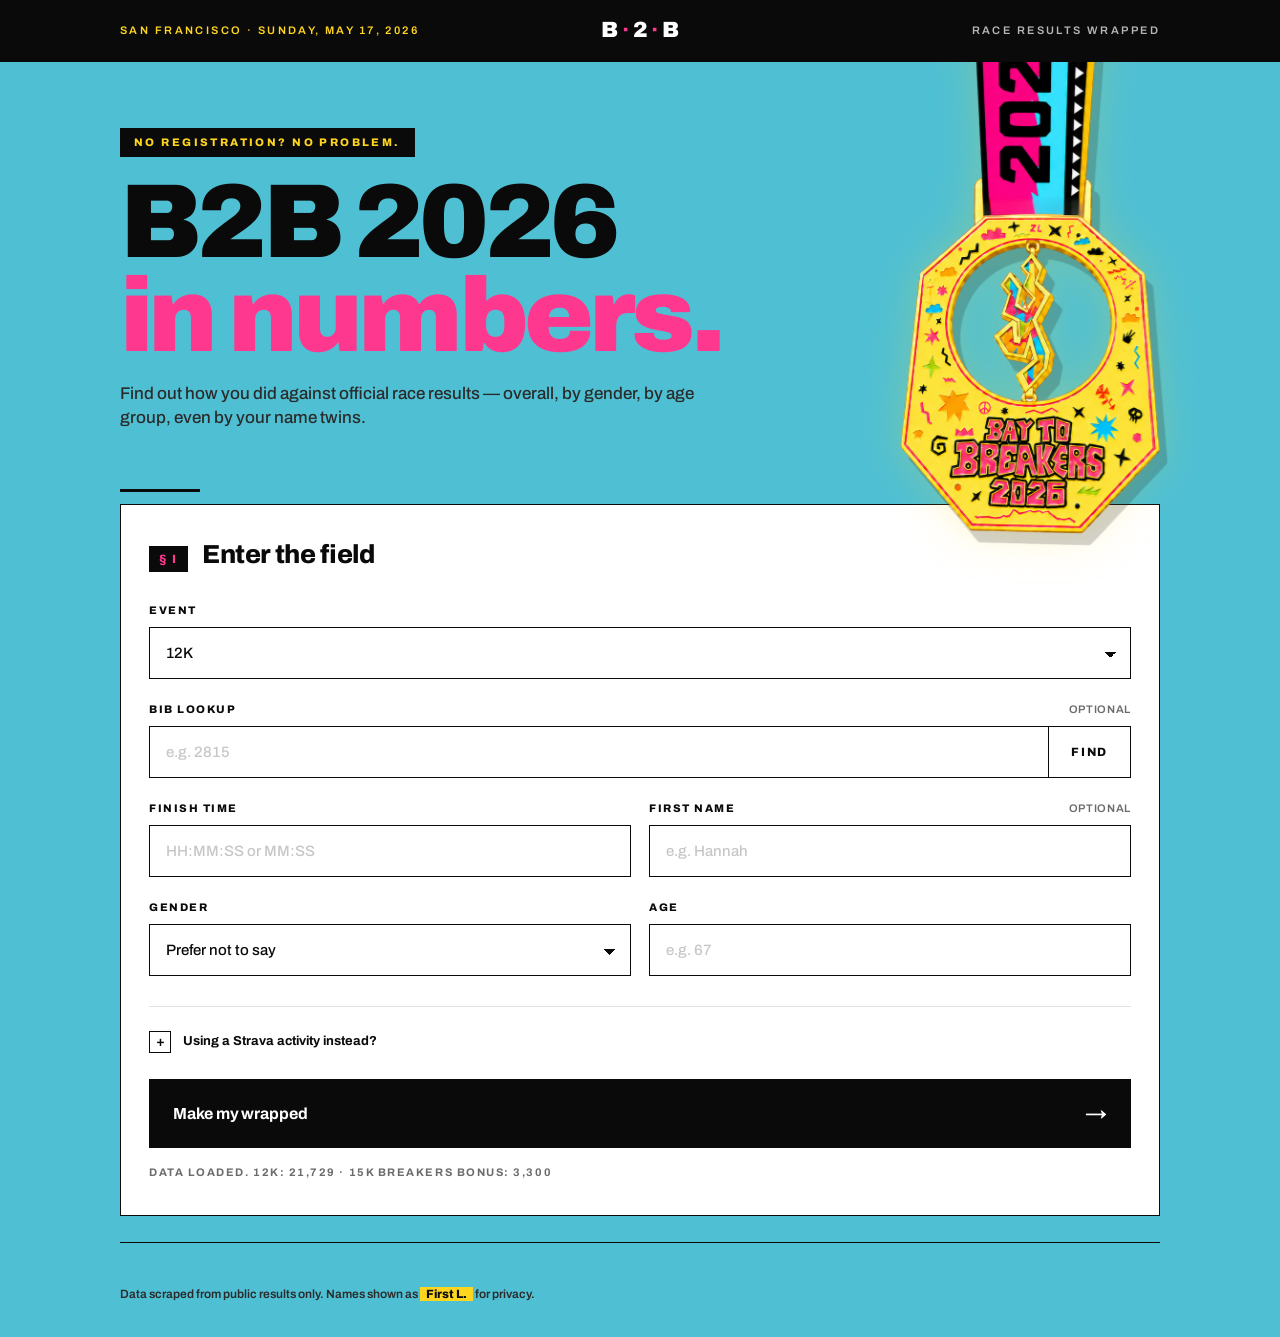
==== commit 5d0e5e15: "Wrapped summary: canvas image download + age placeholder bump - Download button on the wrapped summa" ====
--- a/site/index.html
+++ b/site/index.html
@@ -4,6 +4,7 @@
   <meta charset="utf-8" />
   <meta name="viewport" content="width=device-width, initial-scale=1" />
   <title>Bay to Breakers 2026 Wrapped </title>
+  <link rel="icon" href="favicon.svg" type="image/svg+xml" />
   <link rel="preconnect" href="https://fonts.googleapis.com" />
   <link rel="preconnect" href="https://fonts.gstatic.com" crossorigin />
   <link rel="stylesheet" href="https://fonts.googleapis.com/css2?family=Archivo:wght@400;500;600;700;800;900&display=swap" />
@@ -99,7 +100,7 @@
         <div class="field">
           <label for="age">
             <span class="field-tag">Age</span>
-            <input id="age" inputmode="numeric" placeholder="e.g. 34" autocomplete="off" />
+            <input id="age" inputmode="numeric" placeholder="e.g. 67" autocomplete="off" />
           </label>
         </div>
 
@@ -176,6 +177,20 @@
         <div id="nearest"></div>
       </section>
 
+      <section id="mobileSummaryWrapped" class="mobile-summary-wrapped" hidden aria-labelledby="mobile-summary-heading">
+        <h3 id="mobile-summary-heading" class="section-heading minor">
+          <span class="section-num">§ IV</span>
+          <span class="section-name">Summary wrapped</span>
+        </h3>
+        <article id="mobileSummaryCard" class="mobile-summary-card"></article>
+        <div class="mobile-summary-actions">
+          <button id="copyMobileSummary" class="ghost" type="button">Copy summary</button>
+          <button id="downloadMobileSummary" class="ghost" type="button">Download summary text</button>
+          <button id="downloadMobileSummaryImage" class="ghost" type="button">Download summary image</button>
+        </div>
+        <p id="mobileSummaryStatus" class="status" aria-live="polite"></p>
+      </section>
+
     </section>
 
     <div class="lane-rule" aria-hidden="true"></div>
--- a/site/styles.css
+++ b/site/styles.css
@@ -237,12 +237,33 @@
   color: var(--ink-soft);
   font-weight: 500;
 }
+:root[data-theme="cardinal"] .hero .lede {
+  max-width: 44rem;
+  text-wrap: pretty;
+}
 .lede.small {
   font-size: 13px;
   font-weight: 700;
   letter-spacing: 0.16em;
   text-transform: uppercase;
   color: var(--ink-soft);
+}
+.hero-backline {
+  margin-top: 4px;
+}
+.hero-back-link {
+  color: var(--ink);
+  font-weight: 700;
+  text-decoration: underline;
+  text-underline-offset: 3px;
+  text-decoration-thickness: 1.5px;
+}
+.hero-back-link:hover {
+  color: var(--pink-2);
+}
+.hero-back-link:focus-visible {
+  outline: 2px solid var(--pink);
+  outline-offset: 2px;
 }
 
 /* --- section heading -------------------------------------------------- */
@@ -887,6 +908,332 @@
   .strava-grid { grid-template-columns: repeat(2, minmax(0, 1fr)); }
 }
 
+/* =========================================================================
+   Stanford / Cardinal edition
+   Theme overrides + leaderboard table + auth UI. Only active when
+   <html data-theme="cardinal">, so the main page is unaffected.
+   ========================================================================= */
+
+:root[data-theme="cardinal"] {
+  --teal:       #F4E9E1;
+  --teal-dark:  #8C1515;
+  --pink:       #8C1515;
+  --pink-2:     #6E0F11;
+  --yellow:     #FFD200;
+}
+:root[data-theme="cardinal"] body { background: #F4E9E1; }
+:root[data-theme="cardinal"] .cards .stat-card:nth-child(1) .stat-value { color: #8C1515; }
+:root[data-theme="cardinal"] .cards .stat-card:nth-child(2) .stat-value { color: #6E0F11; }
+:root[data-theme="cardinal"] .cards .stat-card:nth-child(3) .stat-value { color: #2E2A25; }
+:root[data-theme="cardinal"] .cards .stat-card:nth-child(4) .stat-value { color: #8C1515; }
+:root[data-theme="cardinal"] .cards .stat-card:nth-child(5) .stat-value { color: #6E0F11; }
+:root[data-theme="cardinal"] .cards .stat-card:nth-child(6) .stat-value { color: #2E2A25; }
+
+.crest {
+  display: inline-flex;
+  align-items: center;
+  gap: 8px;
+  padding: 4px 12px;
+  background: #8C1515;
+  color: #fff;
+  font-size: 11px;
+  font-weight: 800;
+  letter-spacing: 0.22em;
+  text-transform: uppercase;
+}
+.crest::before {
+  content: "";
+  width: 8px;
+  height: 8px;
+  background: #FFD200;
+  border: 1.4px solid #fff;
+  transform: rotate(45deg);
+}
+
+.leaderboard {
+  background: var(--paper);
+  border: var(--hair);
+  padding: 4px;
+  margin-top: 16px;
+}
+.leaderboard-toolbar {
+  display: flex;
+  flex-wrap: wrap;
+  align-items: center;
+  justify-content: space-between;
+  gap: 12px;
+  padding: 16px 18px 12px;
+  border-bottom: var(--hair-soft);
+}
+.tabs {
+  display: inline-flex;
+  gap: 0;
+  border: var(--hair-thin);
+}
+.tab {
+  padding: 10px 16px;
+  font-size: 11px;
+  font-weight: 800;
+  letter-spacing: 0.14em;
+  text-transform: uppercase;
+  background: var(--paper);
+  color: var(--ink);
+  border-right: var(--hair-thin);
+}
+.tab:last-child { border-right: 0; }
+.tab[aria-pressed="true"] { background: #8C1515; color: #fff; }
+.leaderboard-meta {
+  font-size: 11px;
+  font-weight: 700;
+  letter-spacing: 0.14em;
+  text-transform: uppercase;
+  color: var(--gray-500);
+}
+.leaderboard table {
+  width: 100%;
+  border-collapse: collapse;
+  margin: 0;
+}
+.leaderboard thead th {
+  text-align: left;
+  padding: 14px 18px;
+  background: var(--ink);
+  color: #FFD200;
+  font-size: 10px;
+  font-weight: 800;
+  letter-spacing: 0.18em;
+  text-transform: uppercase;
+}
+.leaderboard tbody td {
+  padding: 14px 18px;
+  border-bottom: var(--hair-soft);
+  font-size: 14px;
+  font-weight: 500;
+  color: var(--ink);
+}
+.leaderboard tbody tr:last-child td { border-bottom: 0; }
+.leaderboard tbody td.rank {
+  font-variant-numeric: tabular-nums;
+  font-weight: 800;
+  width: 56px;
+}
+.leaderboard tbody td.time {
+  font-variant-numeric: tabular-nums;
+  font-weight: 700;
+}
+.leaderboard tbody td.pace,
+.leaderboard tbody td.event,
+.leaderboard tbody td.aff,
+.leaderboard tbody td.src {
+  color: var(--gray-500);
+  font-variant-numeric: tabular-nums;
+  font-weight: 600;
+}
+.leaderboard tbody tr.you td {
+  background: #FFF7D1;
+}
+.leaderboard tbody tr.you td.rank::before {
+  content: "★ ";
+  color: #8C1515;
+}
+.leaderboard tbody tr:hover td { background: var(--gray-100); }
+.leaderboard tbody tr.you:hover td { background: #FFEFA8; }
+
+.src-pill {
+  display: inline-block;
+  padding: 2px 8px;
+  font-size: 10px;
+  font-weight: 800;
+  letter-spacing: 0.14em;
+  text-transform: uppercase;
+  border: 1px solid var(--ink);
+}
+.src-pill.official { background: #8C1515; color: #fff; border-color: #8C1515; }
+.src-pill.strava { background: #FFD200; color: #0A0A0A; border-color: #0A0A0A; }
+.src-pill.self { background: #fff; color: #0A0A0A; }
+
+.leaderboard-empty {
+  padding: 32px 18px;
+  text-align: center;
+  color: var(--gray-500);
+  font-size: 13px;
+  font-weight: 500;
+}
+
+.submit-actions {
+  display: flex;
+  flex-wrap: wrap;
+  gap: 12px;
+  margin-top: 12px;
+}
+.submit-actions .ghost { padding: 10px 16px; }
+.you-banner {
+  margin: 16px 0 0;
+  padding: 14px 18px;
+  background: #FFD200;
+  border: var(--hair-thin);
+  font-size: 13px;
+  font-weight: 700;
+  color: var(--ink);
+  display: flex;
+  justify-content: space-between;
+  align-items: center;
+  gap: 12px;
+}
+.you-banner .clear {
+  font-size: 11px;
+  font-weight: 800;
+  letter-spacing: 0.14em;
+  text-transform: uppercase;
+  text-decoration: underline;
+  cursor: pointer;
+}
+
+.nav-back {
+  display: inline-flex;
+  align-items: center;
+  gap: 8px;
+  margin-top: 12px;
+  font-size: 11px;
+  font-weight: 800;
+  letter-spacing: 0.18em;
+  text-transform: uppercase;
+  color: #fff;
+  text-decoration: none;
+}
+.nav-back:hover { color: #FFD200; }
+.auth-status.error { color: #8C1515; }
+.auth-status.success { color: #1E6E3B; }
+.auth-status.warning { color: #7A5A00; }
+
+.mobile-summary-wrapped {
+  display: grid;
+  gap: 14px;
+  margin: 24px 0 8px;
+  max-width: 720px;
+}
+.mobile-summary-card {
+  background: var(--paper);
+  border: var(--hair);
+  padding: 0;
+  display: grid;
+  gap: 0;
+  overflow: hidden;
+}
+.mobile-summary-head {
+  display: grid;
+  gap: 8px;
+  margin: 0;
+  padding: 18px 18px 16px;
+  background: var(--pink);
+  color: #fff;
+  border-bottom: 4px solid var(--yellow);
+}
+.mobile-summary-title {
+  margin: 0;
+  font-size: 24px;
+  font-weight: 900;
+  letter-spacing: -0.02em;
+  line-height: 1.04;
+  color: #fff;
+}
+.mobile-summary-subtitle,
+.mobile-summary-affiliation {
+  margin: 0;
+  font-size: 11px;
+  font-weight: 700;
+  letter-spacing: 0.14em;
+  text-transform: uppercase;
+  color: rgba(255, 255, 255, 0.78);
+}
+.mobile-summary-time,
+.mobile-summary-rank {
+  margin: 0;
+  font-size: 12px;
+  font-weight: 800;
+  letter-spacing: 0.12em;
+  text-transform: uppercase;
+  color: var(--yellow);
+  font-variant-numeric: tabular-nums lining-nums;
+}
+.mobile-summary-list {
+  margin: 0;
+  padding: 14px;
+  list-style: none;
+  display: grid;
+  gap: 8px;
+}
+.mobile-summary-item {
+  margin: 0;
+  padding: 12px 14px 12px 18px;
+  border: var(--hair-thin);
+  background: #fff;
+  display: grid;
+  gap: 4px;
+  position: relative;
+}
+.mobile-summary-item::before {
+  content: "";
+  position: absolute;
+  top: 0;
+  bottom: 0;
+  left: 0;
+  width: 4px;
+  background: var(--pink);
+}
+.mobile-summary-list .mobile-summary-item:nth-child(2)::before { background: var(--yellow); }
+.mobile-summary-list .mobile-summary-item:nth-child(3)::before { background: var(--pink-2); }
+.mobile-summary-list .mobile-summary-item:nth-child(4)::before { background: var(--ink); }
+.mobile-summary-list .mobile-summary-item:nth-child(5)::before { background: var(--pink); }
+.mobile-summary-list .mobile-summary-item:nth-child(6)::before { background: var(--yellow); }
+.mobile-summary-item-kicker {
+  margin: 0;
+  font-size: 10px;
+  font-weight: 800;
+  letter-spacing: 0.18em;
+  text-transform: uppercase;
+  color: var(--gray-500);
+}
+.mobile-summary-item-value {
+  margin: 0;
+  font-size: 22px;
+  font-weight: 900;
+  letter-spacing: -0.01em;
+  line-height: 1.05;
+  color: var(--pink);
+  font-variant-numeric: tabular-nums lining-nums;
+}
+.mobile-summary-list .mobile-summary-item:nth-child(2) .mobile-summary-item-value { color: var(--pink-2); }
+.mobile-summary-list .mobile-summary-item:nth-child(3) .mobile-summary-item-value { color: var(--ink); }
+.mobile-summary-list .mobile-summary-item:nth-child(4) .mobile-summary-item-value { color: var(--pink); }
+.mobile-summary-list .mobile-summary-item:nth-child(5) .mobile-summary-item-value { color: var(--pink-2); }
+.mobile-summary-list .mobile-summary-item:nth-child(6) .mobile-summary-item-value { color: var(--ink); }
+.mobile-summary-item-copy {
+  margin: 0;
+  font-size: 12px;
+  font-weight: 500;
+  color: var(--ink-soft);
+  line-height: 1.4;
+}
+.mobile-summary-actions {
+  display: flex;
+  flex-wrap: wrap;
+  gap: 10px;
+  padding: 0 14px 14px;
+}
+.mobile-summary-actions .ghost {
+  flex: 1 1 180px;
+  min-height: 44px;
+  text-align: center;
+  border-color: var(--pink);
+  color: var(--pink);
+}
+.mobile-summary-actions .ghost:hover {
+  background: var(--pink);
+  color: var(--yellow);
+  border-color: var(--pink);
+}
+
 @media (max-width: 640px) {
   :root { --grid: 14px; }
   body { font-size: 13px; }
@@ -943,4 +1290,18 @@
   .inline { flex-direction: column; }
   .inline input { border-right: var(--hair-thin); }
   .ghost { padding: 12px 22px; }
-}
+  .mobile-summary-wrapped {
+    gap: 10px;
+    margin: 6px 0 4px;
+    max-width: none;
+  }
+  .mobile-summary-title {
+    font-size: 22px;
+  }
+  .mobile-summary-item-value {
+    font-size: 20px;
+  }
+  .mobile-summary-actions .ghost {
+    flex-basis: 100%;
+  }
+}
